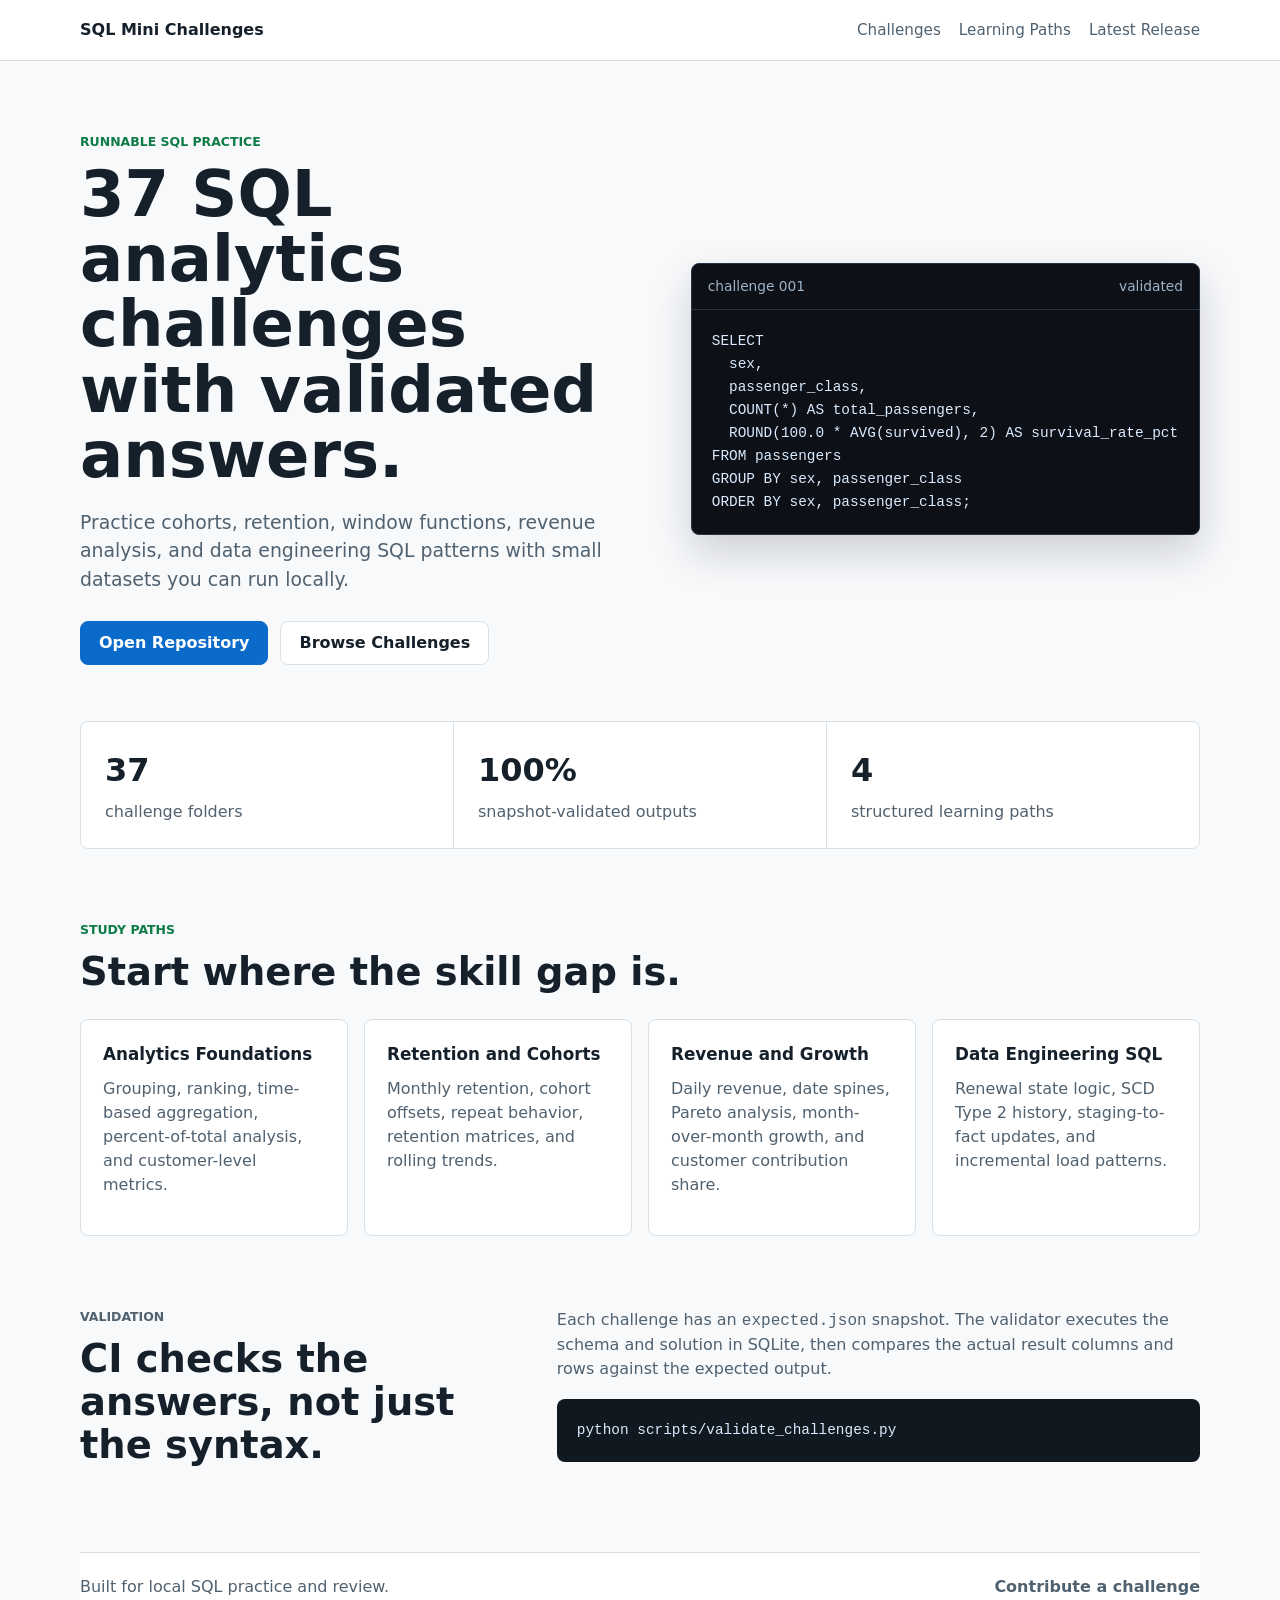
==== docs/index.html @ 7e2acb20 "Add SQL challenges project site" ====
<!doctype html>
<html lang="en">
  <head>
    <meta charset="utf-8">
    <meta name="viewport" content="width=device-width, initial-scale=1">
    <meta
      name="description"
      content="37 runnable SQL analytics challenges covering cohorts, retention, window functions, revenue analysis, and data engineering patterns."
    >
    <title>SQL Mini Challenges</title>
    <link rel="stylesheet" href="site.css">
  </head>
  <body>
    <header class="site-header">
      <nav class="nav" aria-label="Primary navigation">
        <a class="brand" href="https://github.com/Bmowville/sql-mini-challenges">SQL Mini Challenges</a>
        <div class="nav-links">
          <a href="https://github.com/Bmowville/sql-mini-challenges#challenge-index">Challenges</a>
          <a href="https://github.com/Bmowville/sql-mini-challenges/blob/main/docs/learning-paths.md">Learning Paths</a>
          <a href="https://github.com/Bmowville/sql-mini-challenges/releases/latest">Latest Release</a>
        </div>
      </nav>
    </header>

    <main>
      <section class="intro" aria-labelledby="page-title">
        <div class="intro-copy">
          <p class="eyebrow">Runnable SQL practice</p>
          <h1 id="page-title">37 SQL analytics challenges with validated answers.</h1>
          <p class="lead">
            Practice cohorts, retention, window functions, revenue analysis, and data engineering SQL patterns with small datasets you can run locally.
          </p>
          <div class="actions" aria-label="Primary links">
            <a class="button primary" href="https://github.com/Bmowville/sql-mini-challenges">Open Repository</a>
            <a class="button" href="https://github.com/Bmowville/sql-mini-challenges#challenge-index">Browse Challenges</a>
          </div>
        </div>
        <div class="query-preview" aria-label="Example SQL challenge output">
          <div class="preview-toolbar">
            <span>challenge 001</span>
            <span>validated</span>
          </div>
          <pre><code>SELECT
  sex,
  passenger_class,
  COUNT(*) AS total_passengers,
  ROUND(100.0 * AVG(survived), 2) AS survival_rate_pct
FROM passengers
GROUP BY sex, passenger_class
ORDER BY sex, passenger_class;</code></pre>
        </div>
      </section>

      <section class="metrics" aria-label="Project facts">
        <div>
          <strong>37</strong>
          <span>challenge folders</span>
        </div>
        <div>
          <strong>100%</strong>
          <span>snapshot-validated outputs</span>
        </div>
        <div>
          <strong>4</strong>
          <span>structured learning paths</span>
        </div>
      </section>

      <section class="content-section" aria-labelledby="paths-heading">
        <div class="section-heading">
          <p class="eyebrow">Study paths</p>
          <h2 id="paths-heading">Start where the skill gap is.</h2>
        </div>
        <div class="path-grid">
          <article>
            <h3>Analytics Foundations</h3>
            <p>Grouping, ranking, time-based aggregation, percent-of-total analysis, and customer-level metrics.</p>
          </article>
          <article>
            <h3>Retention and Cohorts</h3>
            <p>Monthly retention, cohort offsets, repeat behavior, retention matrices, and rolling trends.</p>
          </article>
          <article>
            <h3>Revenue and Growth</h3>
            <p>Daily revenue, date spines, Pareto analysis, month-over-month growth, and customer contribution share.</p>
          </article>
          <article>
            <h3>Data Engineering SQL</h3>
            <p>Renewal state logic, SCD Type 2 history, staging-to-fact updates, and incremental load patterns.</p>
          </article>
        </div>
      </section>

      <section class="content-section split" aria-labelledby="validation-heading">
        <div>
          <p class="eyebrow">Validation</p>
          <h2 id="validation-heading">CI checks the answers, not just the syntax.</h2>
        </div>
        <div>
          <p>
            Each challenge has an <code>expected.json</code> snapshot. The validator executes the schema and solution in SQLite, then compares the actual result columns and rows against the expected output.
          </p>
          <pre class="command"><code>python scripts/validate_challenges.py</code></pre>
        </div>
      </section>
    </main>

    <footer class="site-footer">
      <span>Built for local SQL practice and review.</span>
      <a href="https://github.com/Bmowville/sql-mini-challenges/blob/main/CONTRIBUTING.md">Contribute a challenge</a>
    </footer>
  </body>
</html>
---- docs/site.css ----
:root {
  color-scheme: light dark;
  --bg: #f7f9fb;
  --surface: #ffffff;
  --surface-strong: #101820;
  --text: #15202b;
  --muted: #506170;
  --line: #d8e0e7;
  --accent: #0b6bcb;
  --accent-strong: #064d94;
  --green: #0f7b46;
  --code: #0d1117;
  --code-text: #dbeafe;
}

* {
  box-sizing: border-box;
}

body {
  margin: 0;
  background: var(--bg);
  color: var(--text);
  font-family: Inter, ui-sans-serif, system-ui, -apple-system, BlinkMacSystemFont, "Segoe UI", sans-serif;
  line-height: 1.5;
}

a {
  color: inherit;
}

.site-header,
.site-footer {
  border-bottom: 1px solid var(--line);
  background: var(--surface);
}

.nav,
main,
.site-footer {
  width: min(1120px, calc(100% - 32px));
  margin: 0 auto;
}

.nav {
  display: flex;
  align-items: center;
  justify-content: space-between;
  gap: 24px;
  padding: 18px 0;
}

.brand {
  font-weight: 700;
  text-decoration: none;
}

.nav-links {
  display: flex;
  flex-wrap: wrap;
  gap: 18px;
  color: var(--muted);
  font-size: 0.95rem;
}

.nav-links a {
  text-decoration: none;
}

.nav-links a:hover,
.brand:hover,
.site-footer a:hover {
  color: var(--accent);
}

.intro {
  display: grid;
  grid-template-columns: minmax(0, 1.05fr) minmax(360px, 0.95fr);
  gap: 48px;
  align-items: center;
  min-height: 560px;
  padding: 72px 0 56px;
}

.eyebrow {
  margin: 0 0 10px;
  color: var(--green);
  font-size: 0.78rem;
  font-weight: 700;
  letter-spacing: 0;
  text-transform: uppercase;
}

h1,
h2,
h3,
p {
  margin-top: 0;
}

h1 {
  max-width: 760px;
  margin-bottom: 20px;
  font-size: clamp(2.35rem, 5vw, 4.6rem);
  line-height: 1.02;
  letter-spacing: 0;
}

h2 {
  margin-bottom: 14px;
  font-size: clamp(1.8rem, 3vw, 2.6rem);
  line-height: 1.12;
  letter-spacing: 0;
}

h3 {
  margin-bottom: 10px;
  font-size: 1.05rem;
  letter-spacing: 0;
}

.lead {
  max-width: 690px;
  color: var(--muted);
  font-size: 1.18rem;
}

.actions {
  display: flex;
  flex-wrap: wrap;
  gap: 12px;
  margin-top: 28px;
}

.button {
  display: inline-flex;
  align-items: center;
  min-height: 44px;
  padding: 0 18px;
  border: 1px solid var(--line);
  border-radius: 8px;
  background: var(--surface);
  color: var(--text);
  font-weight: 650;
  text-decoration: none;
}

.button.primary {
  border-color: var(--accent);
  background: var(--accent);
  color: #ffffff;
}

.button:hover {
  border-color: var(--accent-strong);
}

.query-preview {
  overflow: hidden;
  border: 1px solid #263646;
  border-radius: 8px;
  background: var(--code);
  box-shadow: 0 18px 42px rgb(15 23 42 / 18%);
}

.preview-toolbar {
  display: flex;
  justify-content: space-between;
  gap: 12px;
  padding: 12px 16px;
  border-bottom: 1px solid #263646;
  color: #9fb3c8;
  font-size: 0.86rem;
}

pre {
  margin: 0;
  overflow-x: auto;
  padding: 20px;
  color: var(--code-text);
  font-size: 0.9rem;
  line-height: 1.6;
  white-space: pre;
}

code {
  font-family: "SFMono-Regular", Consolas, "Liberation Mono", monospace;
}

.metrics {
  display: grid;
  grid-template-columns: repeat(3, minmax(0, 1fr));
  gap: 1px;
  overflow: hidden;
  border: 1px solid var(--line);
  border-radius: 8px;
  background: var(--line);
}

.metrics div {
  min-height: 120px;
  padding: 24px;
  background: var(--surface);
}

.metrics strong {
  display: block;
  margin-bottom: 6px;
  font-size: 2rem;
}

.metrics span,
.path-grid p,
.split p {
  color: var(--muted);
}

.content-section {
  padding: 72px 0 0;
}

.section-heading {
  max-width: 720px;
  margin-bottom: 26px;
}

.path-grid {
  display: grid;
  grid-template-columns: repeat(4, minmax(0, 1fr));
  gap: 16px;
}

.path-grid article {
  min-height: 188px;
  padding: 22px;
  border: 1px solid var(--line);
  border-radius: 8px;
  background: var(--surface);
}

.split {
  display: grid;
  grid-template-columns: minmax(0, 0.8fr) minmax(0, 1.2fr);
  gap: 48px;
  padding-bottom: 72px;
}

.command {
  margin-top: 18px;
  border-radius: 8px;
  background: var(--surface-strong);
}

.site-footer {
  display: flex;
  justify-content: space-between;
  gap: 16px;
  padding: 22px 0;
  border-top: 1px solid var(--line);
  border-bottom: 0;
  color: var(--muted);
}

.site-footer a {
  font-weight: 650;
  text-decoration: none;
}

@media (max-width: 860px) {
  .nav,
  .site-footer {
    align-items: flex-start;
    flex-direction: column;
  }

  .intro,
  .split {
    grid-template-columns: 1fr;
  }

  .intro {
    min-height: auto;
    padding-top: 48px;
  }

  .query-preview {
    width: 100%;
  }

  .metrics,
  .path-grid {
    grid-template-columns: 1fr;
  }
}

@media (prefers-color-scheme: dark) {
  :root {
    --bg: #0b1117;
    --surface: #101820;
    --surface-strong: #05080c;
    --text: #edf4fa;
    --muted: #adc0cf;
    --line: #263646;
    --accent: #58a6ff;
    --accent-strong: #8bc1ff;
    --green: #7ee2a8;
  }
}
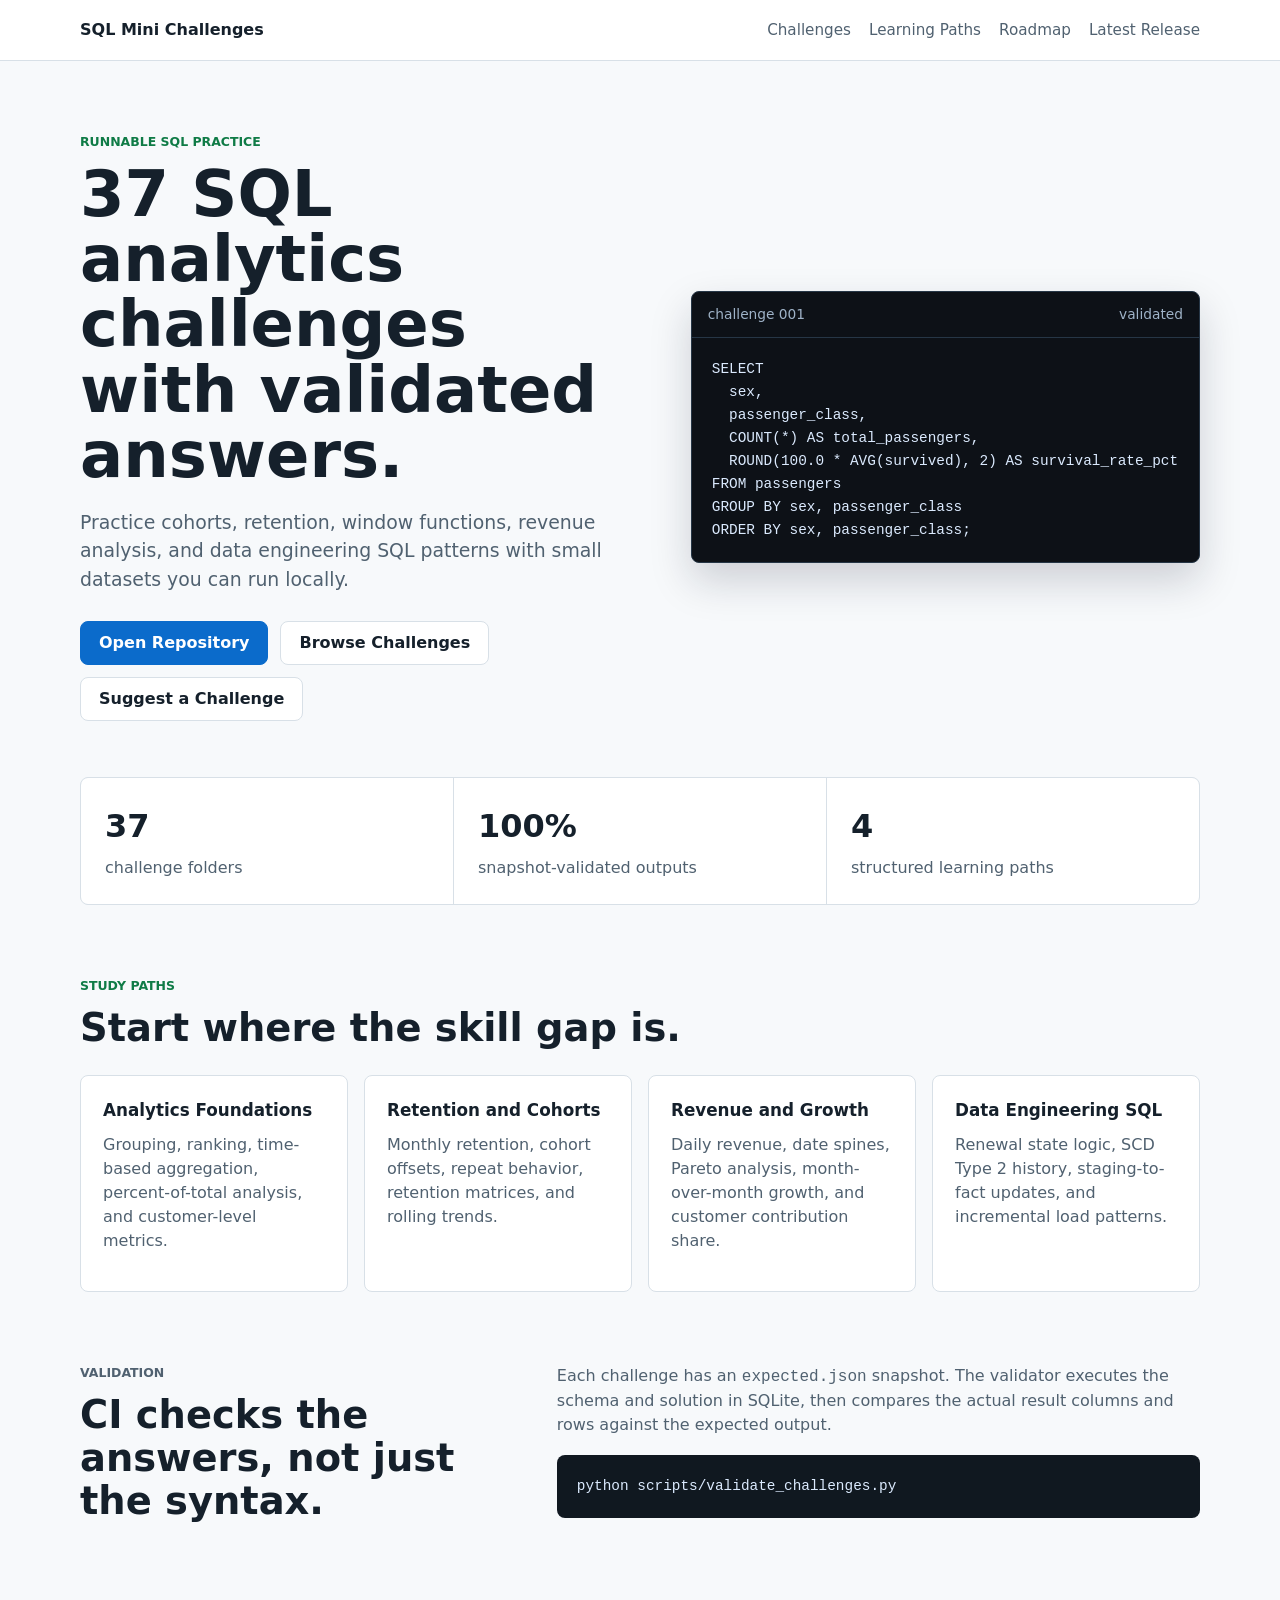
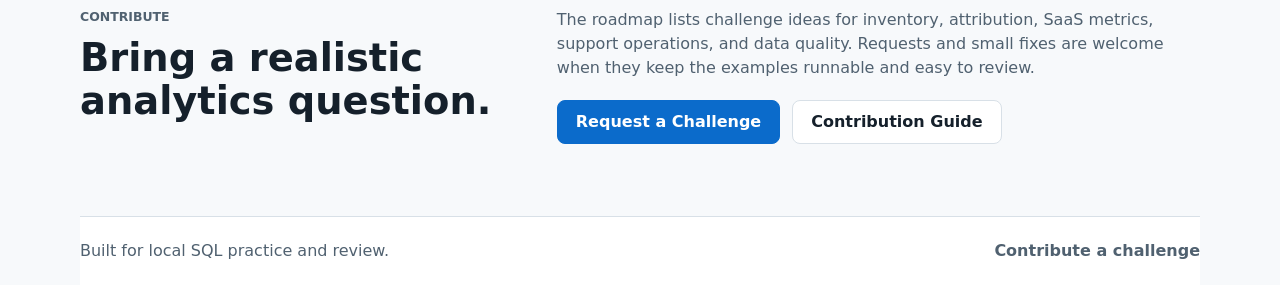
==== commit 983f2d0a: "Add challenge roadmap" ====
--- a/docs/index.html
+++ b/docs/index.html
@@ -17,6 +17,7 @@
         <div class="nav-links">
           <a href="https://github.com/Bmowville/sql-mini-challenges#challenge-index">Challenges</a>
           <a href="https://github.com/Bmowville/sql-mini-challenges/blob/main/docs/learning-paths.md">Learning Paths</a>
+          <a href="https://github.com/Bmowville/sql-mini-challenges/blob/main/docs/challenge-roadmap.md">Roadmap</a>
           <a href="https://github.com/Bmowville/sql-mini-challenges/releases/latest">Latest Release</a>
         </div>
       </nav>
@@ -33,6 +34,7 @@
           <div class="actions" aria-label="Primary links">
             <a class="button primary" href="https://github.com/Bmowville/sql-mini-challenges">Open Repository</a>
             <a class="button" href="https://github.com/Bmowville/sql-mini-challenges#challenge-index">Browse Challenges</a>
+            <a class="button" href="https://github.com/Bmowville/sql-mini-challenges/blob/main/docs/challenge-roadmap.md">Suggest a Challenge</a>
           </div>
         </div>
         <div class="query-preview" aria-label="Example SQL challenge output">
@@ -103,6 +105,22 @@
           <pre class="command"><code>python scripts/validate_challenges.py</code></pre>
         </div>
       </section>
+
+      <section class="content-section split compact" aria-labelledby="contribute-heading">
+        <div>
+          <p class="eyebrow">Contribute</p>
+          <h2 id="contribute-heading">Bring a realistic analytics question.</h2>
+        </div>
+        <div>
+          <p>
+            The roadmap lists challenge ideas for inventory, attribution, SaaS metrics, support operations, and data quality. Requests and small fixes are welcome when they keep the examples runnable and easy to review.
+          </p>
+          <div class="actions inline-actions" aria-label="Contribution links">
+            <a class="button primary" href="https://github.com/Bmowville/sql-mini-challenges/issues/new?template=challenge_request.yml">Request a Challenge</a>
+            <a class="button" href="https://github.com/Bmowville/sql-mini-challenges/blob/main/CONTRIBUTING.md">Contribution Guide</a>
+          </div>
+        </div>
+      </section>
     </main>
 
     <footer class="site-footer">
--- a/docs/site.css
+++ b/docs/site.css
@@ -245,6 +245,14 @@
   padding-bottom: 72px;
 }
 
+.compact {
+  padding-top: 0;
+}
+
+.inline-actions {
+  margin-top: 20px;
+}
+
 .command {
   margin-top: 18px;
   border-radius: 8px;
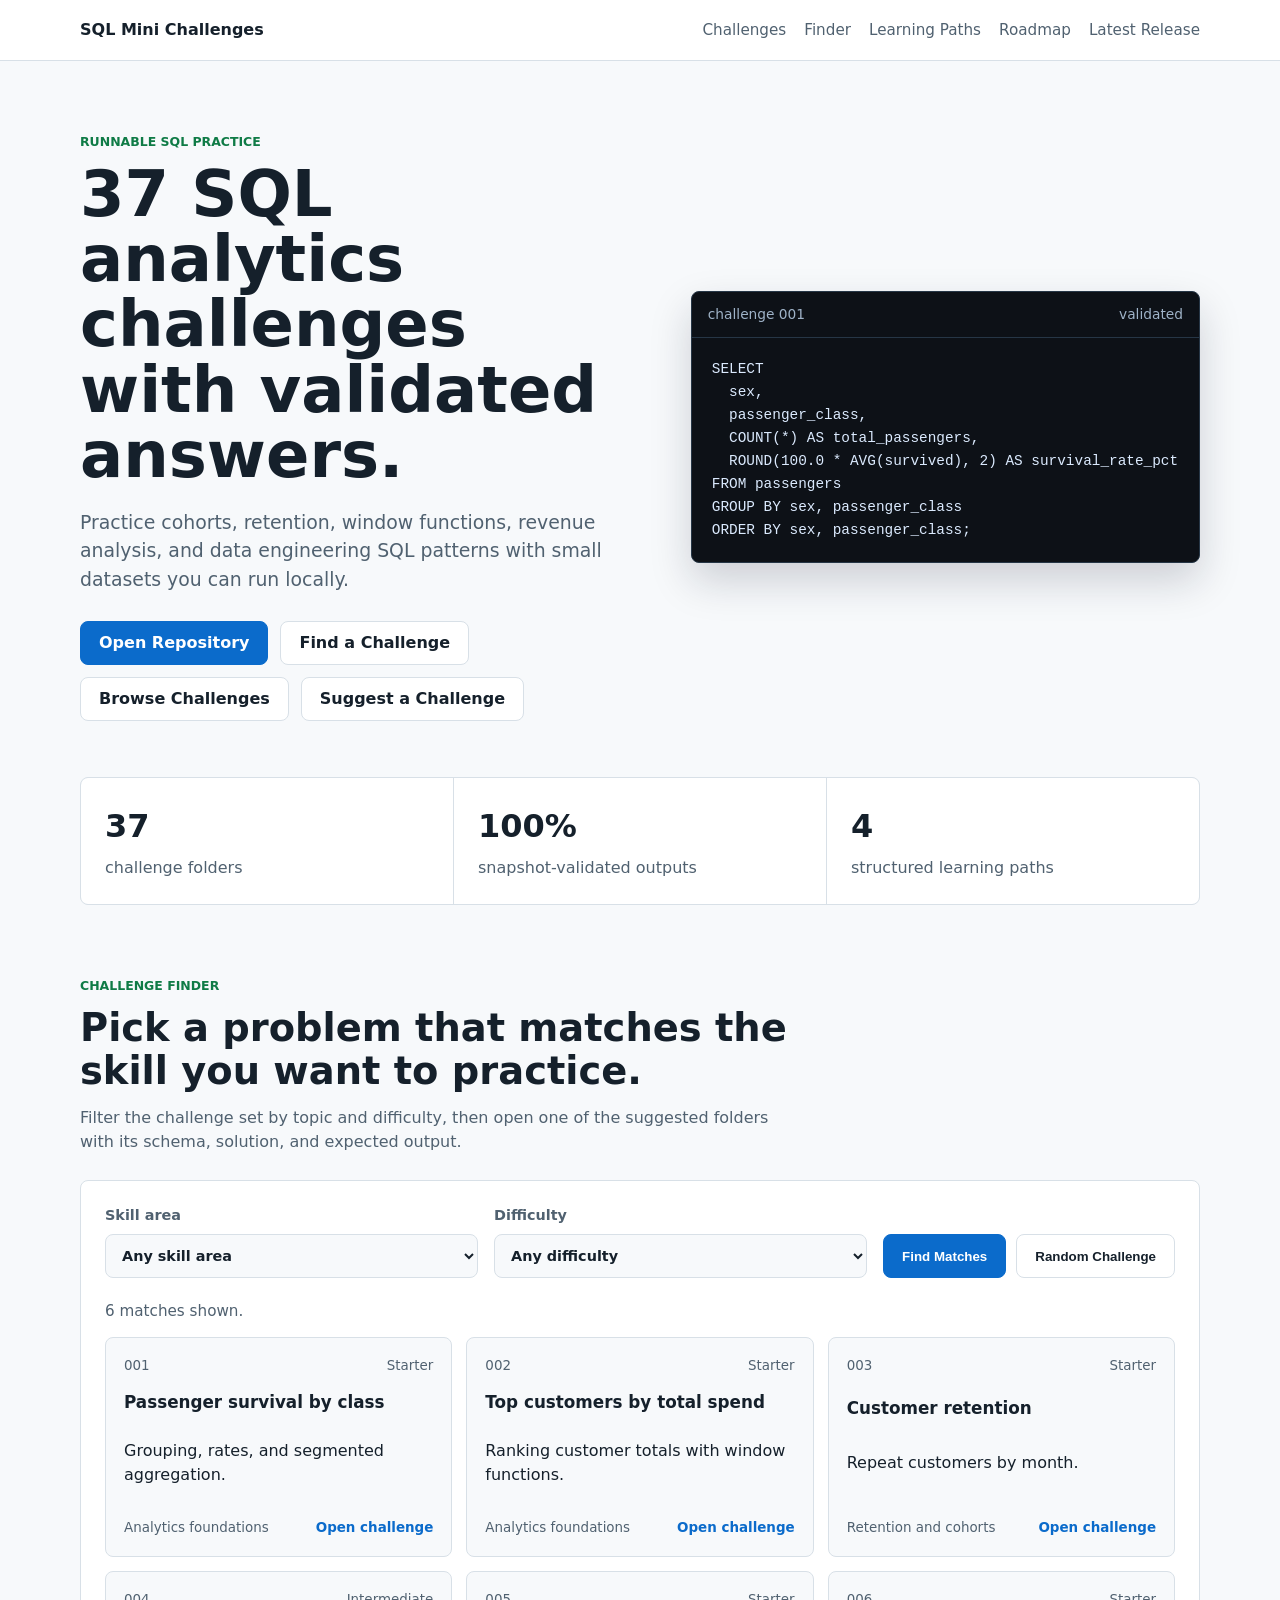
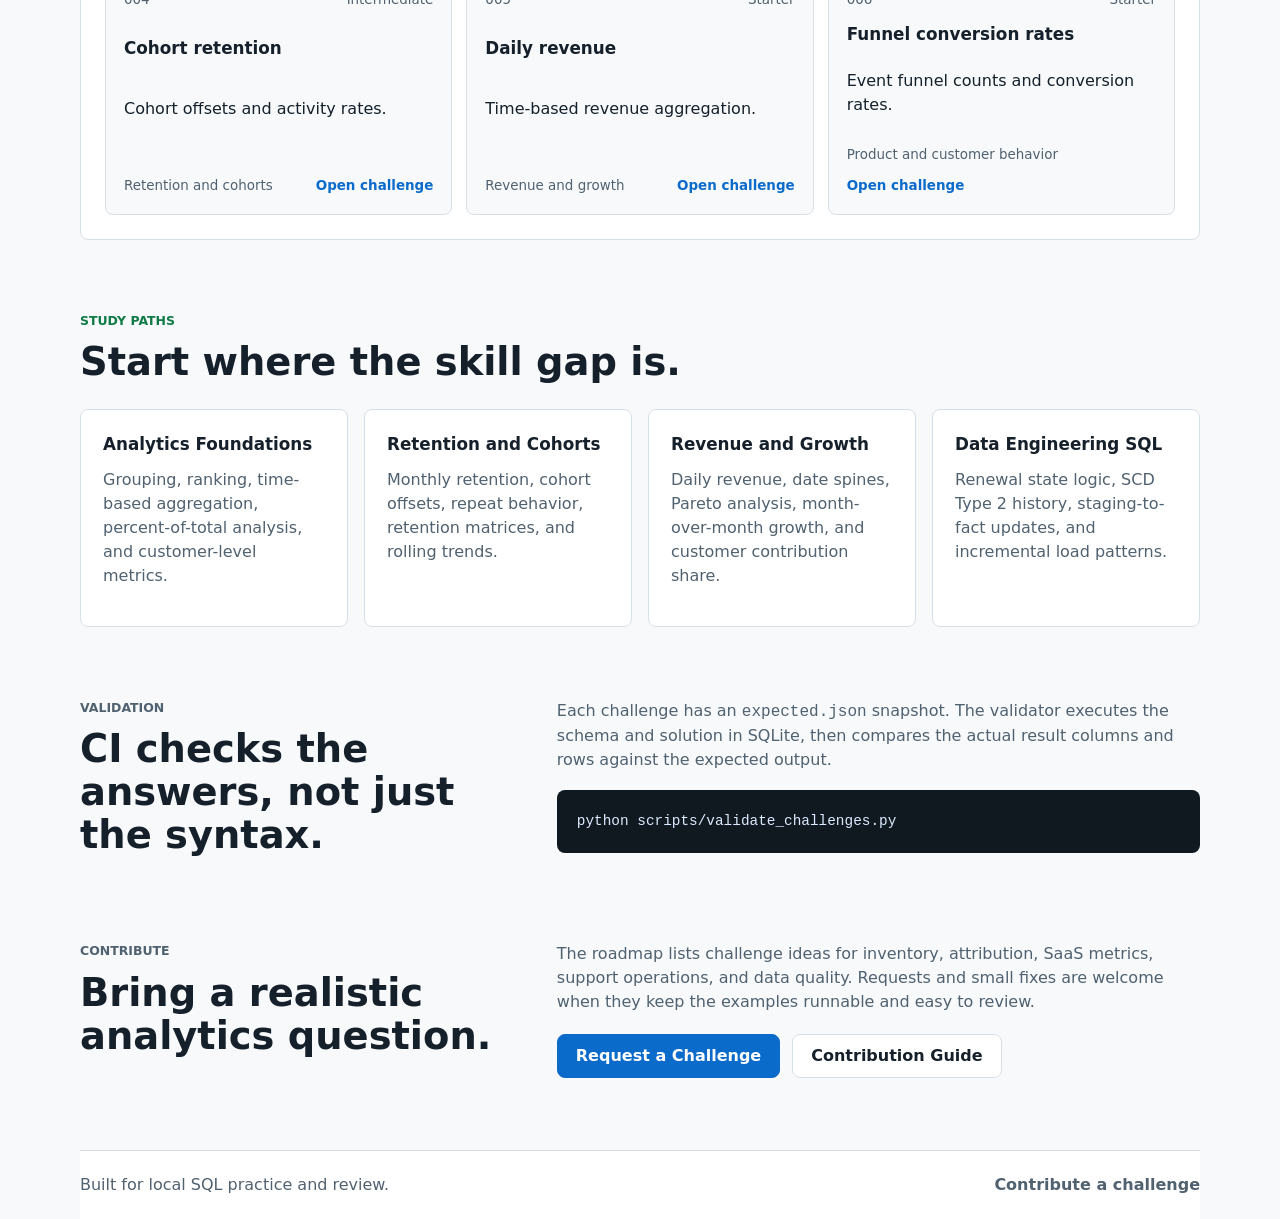
==== commit bb902b21: "Add static challenge finder" ====
--- a/docs/index.html
+++ b/docs/index.html
@@ -9,6 +9,7 @@
     >
     <title>SQL Mini Challenges</title>
     <link rel="stylesheet" href="site.css">
+    <script src="challenge-finder.js" defer></script>
   </head>
   <body>
     <header class="site-header">
@@ -16,6 +17,7 @@
         <a class="brand" href="https://github.com/Bmowville/sql-mini-challenges">SQL Mini Challenges</a>
         <div class="nav-links">
           <a href="https://github.com/Bmowville/sql-mini-challenges#challenge-index">Challenges</a>
+          <a href="#challenge-finder">Finder</a>
           <a href="https://github.com/Bmowville/sql-mini-challenges/blob/main/docs/learning-paths.md">Learning Paths</a>
           <a href="https://github.com/Bmowville/sql-mini-challenges/blob/main/docs/challenge-roadmap.md">Roadmap</a>
           <a href="https://github.com/Bmowville/sql-mini-challenges/releases/latest">Latest Release</a>
@@ -33,6 +35,7 @@
           </p>
           <div class="actions" aria-label="Primary links">
             <a class="button primary" href="https://github.com/Bmowville/sql-mini-challenges">Open Repository</a>
+            <a class="button" href="#challenge-finder">Find a Challenge</a>
             <a class="button" href="https://github.com/Bmowville/sql-mini-challenges#challenge-index">Browse Challenges</a>
             <a class="button" href="https://github.com/Bmowville/sql-mini-challenges/blob/main/docs/challenge-roadmap.md">Suggest a Challenge</a>
           </div>
@@ -65,6 +68,46 @@
         <div>
           <strong>4</strong>
           <span>structured learning paths</span>
+        </div>
+      </section>
+
+      <section class="content-section finder-section" id="challenge-finder" aria-labelledby="finder-heading">
+        <div class="section-heading">
+          <p class="eyebrow">Challenge finder</p>
+          <h2 id="finder-heading">Pick a problem that matches the skill you want to practice.</h2>
+          <p class="section-copy">
+            Filter the challenge set by topic and difficulty, then open one of the suggested folders with its schema, solution, and expected output.
+          </p>
+        </div>
+        <div class="finder-panel" data-challenge-finder>
+          <form class="finder-controls" aria-label="Challenge filters">
+            <label>
+              <span>Skill area</span>
+              <select id="skill-filter" name="skill">
+                <option value="all">Any skill area</option>
+                <option value="foundations">Analytics foundations</option>
+                <option value="retention">Retention and cohorts</option>
+                <option value="revenue">Revenue and growth</option>
+                <option value="behavior">Product and customer behavior</option>
+                <option value="engineering">Data engineering SQL</option>
+              </select>
+            </label>
+            <label>
+              <span>Difficulty</span>
+              <select id="difficulty-filter" name="difficulty">
+                <option value="all">Any difficulty</option>
+                <option value="starter">Starter</option>
+                <option value="intermediate">Intermediate</option>
+                <option value="advanced">Advanced</option>
+              </select>
+            </label>
+            <div class="finder-actions">
+              <button class="button primary" type="button" data-find-challenges>Find Matches</button>
+              <button class="button" type="button" data-random-challenge>Random Challenge</button>
+            </div>
+          </form>
+          <div class="finder-summary" data-finder-summary aria-live="polite"></div>
+          <div class="result-grid" data-finder-results></div>
         </div>
       </section>
 
--- a/docs/site.css
+++ b/docs/site.css
@@ -238,6 +238,109 @@
   background: var(--surface);
 }
 
+.finder-section {
+  scroll-margin-top: 24px;
+}
+
+.section-copy {
+  max-width: 720px;
+  color: var(--muted);
+}
+
+.finder-panel {
+  padding: 24px;
+  border: 1px solid var(--line);
+  border-radius: 8px;
+  background: var(--surface);
+}
+
+.finder-controls {
+  display: grid;
+  grid-template-columns: minmax(0, 1fr) minmax(0, 1fr) auto;
+  gap: 16px;
+  align-items: end;
+}
+
+.finder-controls label {
+  display: grid;
+  gap: 8px;
+  color: var(--muted);
+  font-size: 0.9rem;
+  font-weight: 650;
+}
+
+.finder-controls select {
+  width: 100%;
+  min-height: 44px;
+  padding: 0 12px;
+  border: 1px solid var(--line);
+  border-radius: 8px;
+  background: var(--bg);
+  color: var(--text);
+  font: inherit;
+}
+
+.finder-actions {
+  display: flex;
+  flex-wrap: wrap;
+  gap: 10px;
+}
+
+.finder-actions .button {
+  cursor: pointer;
+}
+
+.finder-summary {
+  margin: 22px 0 14px;
+  color: var(--muted);
+  font-size: 0.95rem;
+}
+
+.result-grid {
+  display: grid;
+  grid-template-columns: repeat(3, minmax(0, 1fr));
+  gap: 14px;
+}
+
+.result-card {
+  display: grid;
+  gap: 12px;
+  min-height: 220px;
+  padding: 18px;
+  border: 1px solid var(--line);
+  border-radius: 8px;
+  background: var(--bg);
+}
+
+.result-meta,
+.result-footer {
+  display: flex;
+  flex-wrap: wrap;
+  justify-content: space-between;
+  gap: 10px;
+  color: var(--muted);
+  font-size: 0.84rem;
+}
+
+.result-footer {
+  align-self: end;
+}
+
+.result-footer a {
+  color: var(--accent);
+  font-weight: 650;
+  text-decoration: none;
+}
+
+.result-footer a:hover {
+  color: var(--accent-strong);
+}
+
+.empty-result {
+  grid-column: 1 / -1;
+  min-height: auto;
+}
+
 .split {
   display: grid;
   grid-template-columns: minmax(0, 0.8fr) minmax(0, 1.2fr);
@@ -296,8 +399,15 @@
   }
 
   .metrics,
-  .path-grid {
+  .path-grid,
+  .result-grid,
+  .finder-controls {
     grid-template-columns: 1fr;
+  }
+
+  .finder-actions .button {
+    width: 100%;
+    justify-content: center;
   }
 }
 
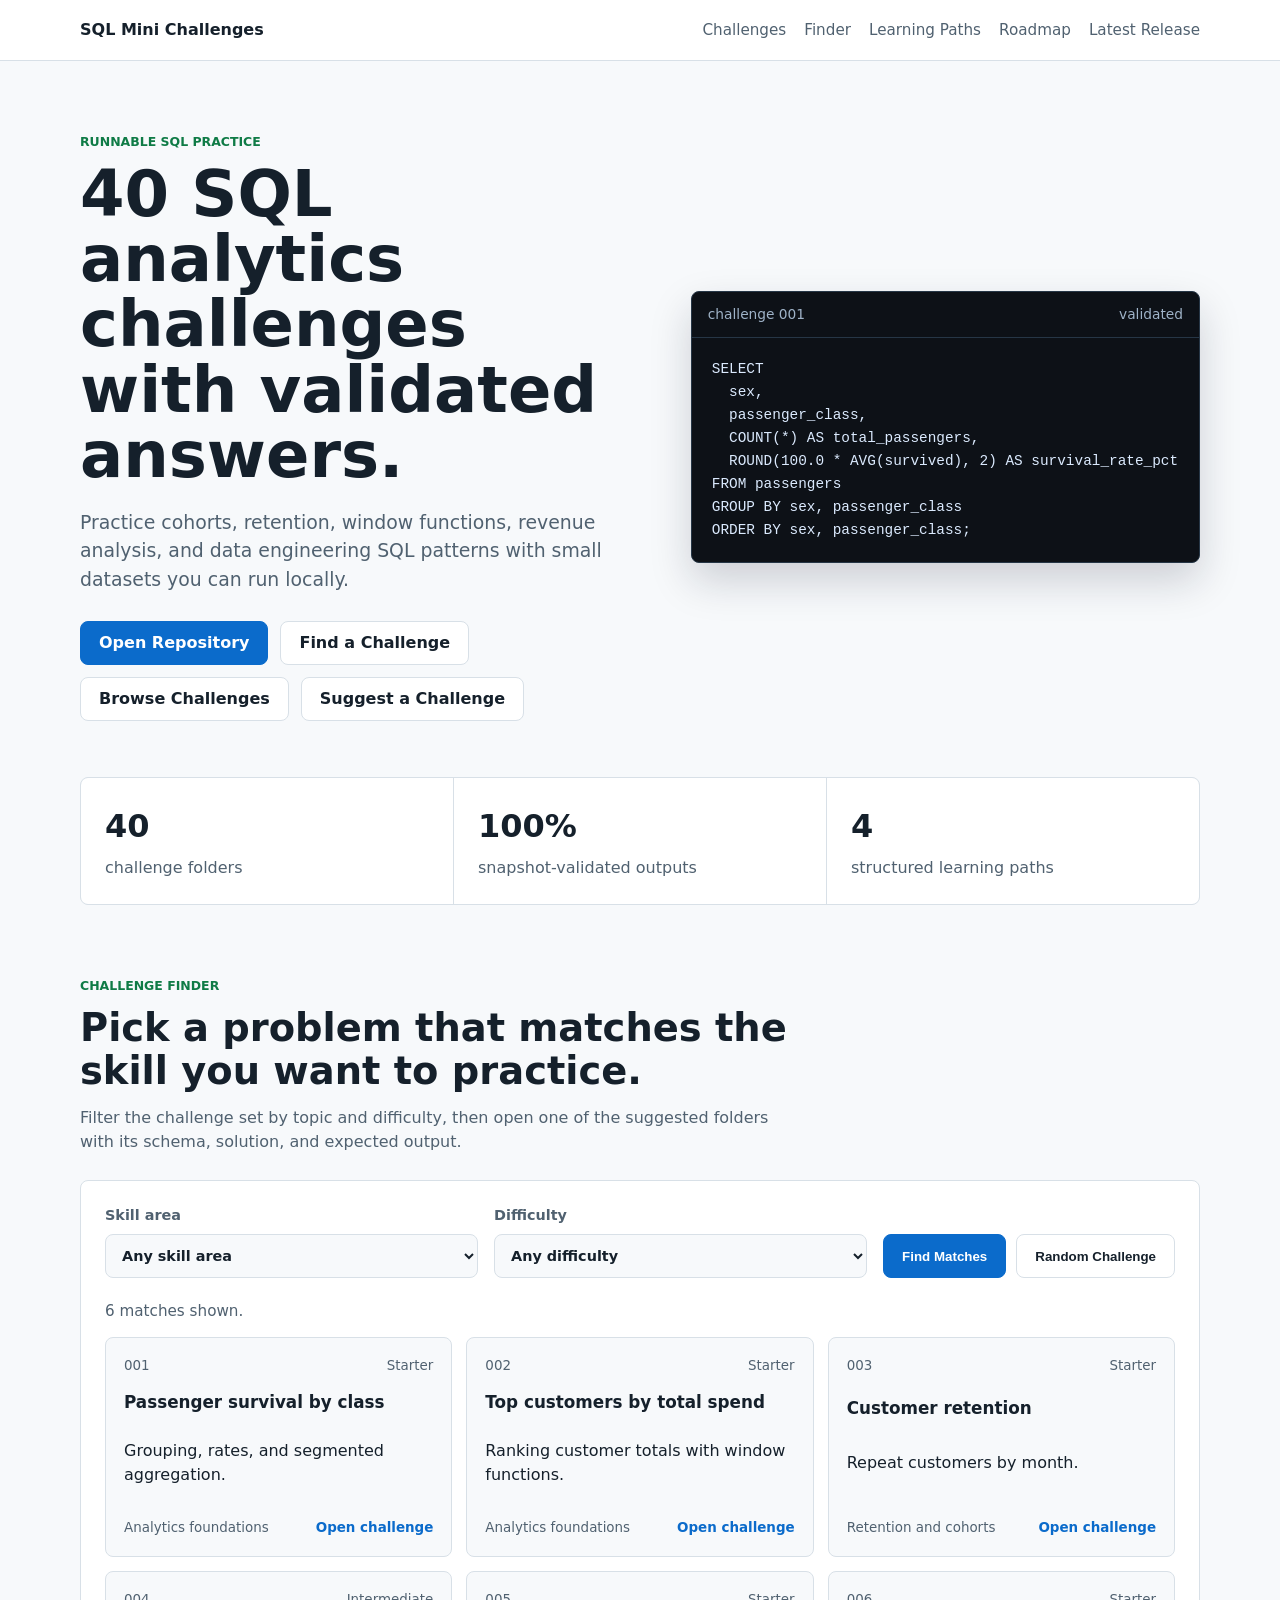
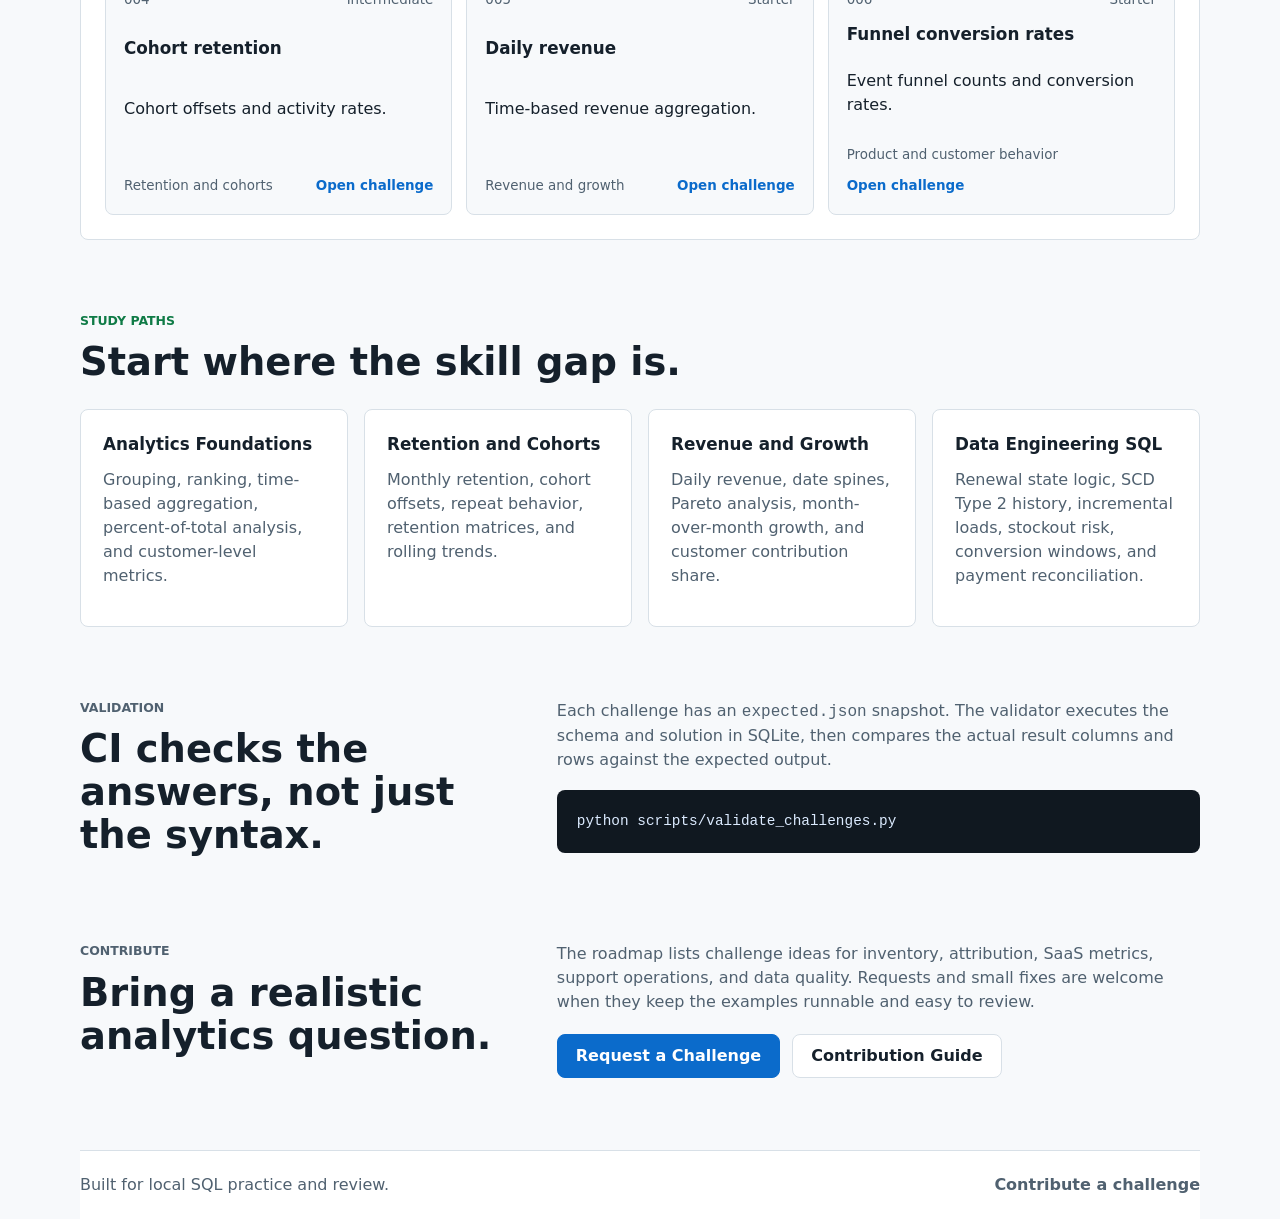
==== commit 5f000540: "Add challenges 038 through 040" ====
--- a/docs/index.html
+++ b/docs/index.html
@@ -5,7 +5,7 @@
     <meta name="viewport" content="width=device-width, initial-scale=1">
     <meta
       name="description"
-      content="37 runnable SQL analytics challenges covering cohorts, retention, window functions, revenue analysis, and data engineering patterns."
+      content="40 runnable SQL analytics challenges covering cohorts, retention, window functions, revenue analysis, and data engineering patterns."
     >
     <title>SQL Mini Challenges</title>
     <link rel="stylesheet" href="site.css">
@@ -29,7 +29,7 @@
       <section class="intro" aria-labelledby="page-title">
         <div class="intro-copy">
           <p class="eyebrow">Runnable SQL practice</p>
-          <h1 id="page-title">37 SQL analytics challenges with validated answers.</h1>
+          <h1 id="page-title">40 SQL analytics challenges with validated answers.</h1>
           <p class="lead">
             Practice cohorts, retention, window functions, revenue analysis, and data engineering SQL patterns with small datasets you can run locally.
           </p>
@@ -58,7 +58,7 @@
 
       <section class="metrics" aria-label="Project facts">
         <div>
-          <strong>37</strong>
+          <strong>40</strong>
           <span>challenge folders</span>
         </div>
         <div>
@@ -131,7 +131,7 @@
           </article>
           <article>
             <h3>Data Engineering SQL</h3>
-            <p>Renewal state logic, SCD Type 2 history, staging-to-fact updates, and incremental load patterns.</p>
+            <p>Renewal state logic, SCD Type 2 history, incremental loads, stockout risk, conversion windows, and payment reconciliation.</p>
           </article>
         </div>
       </section>
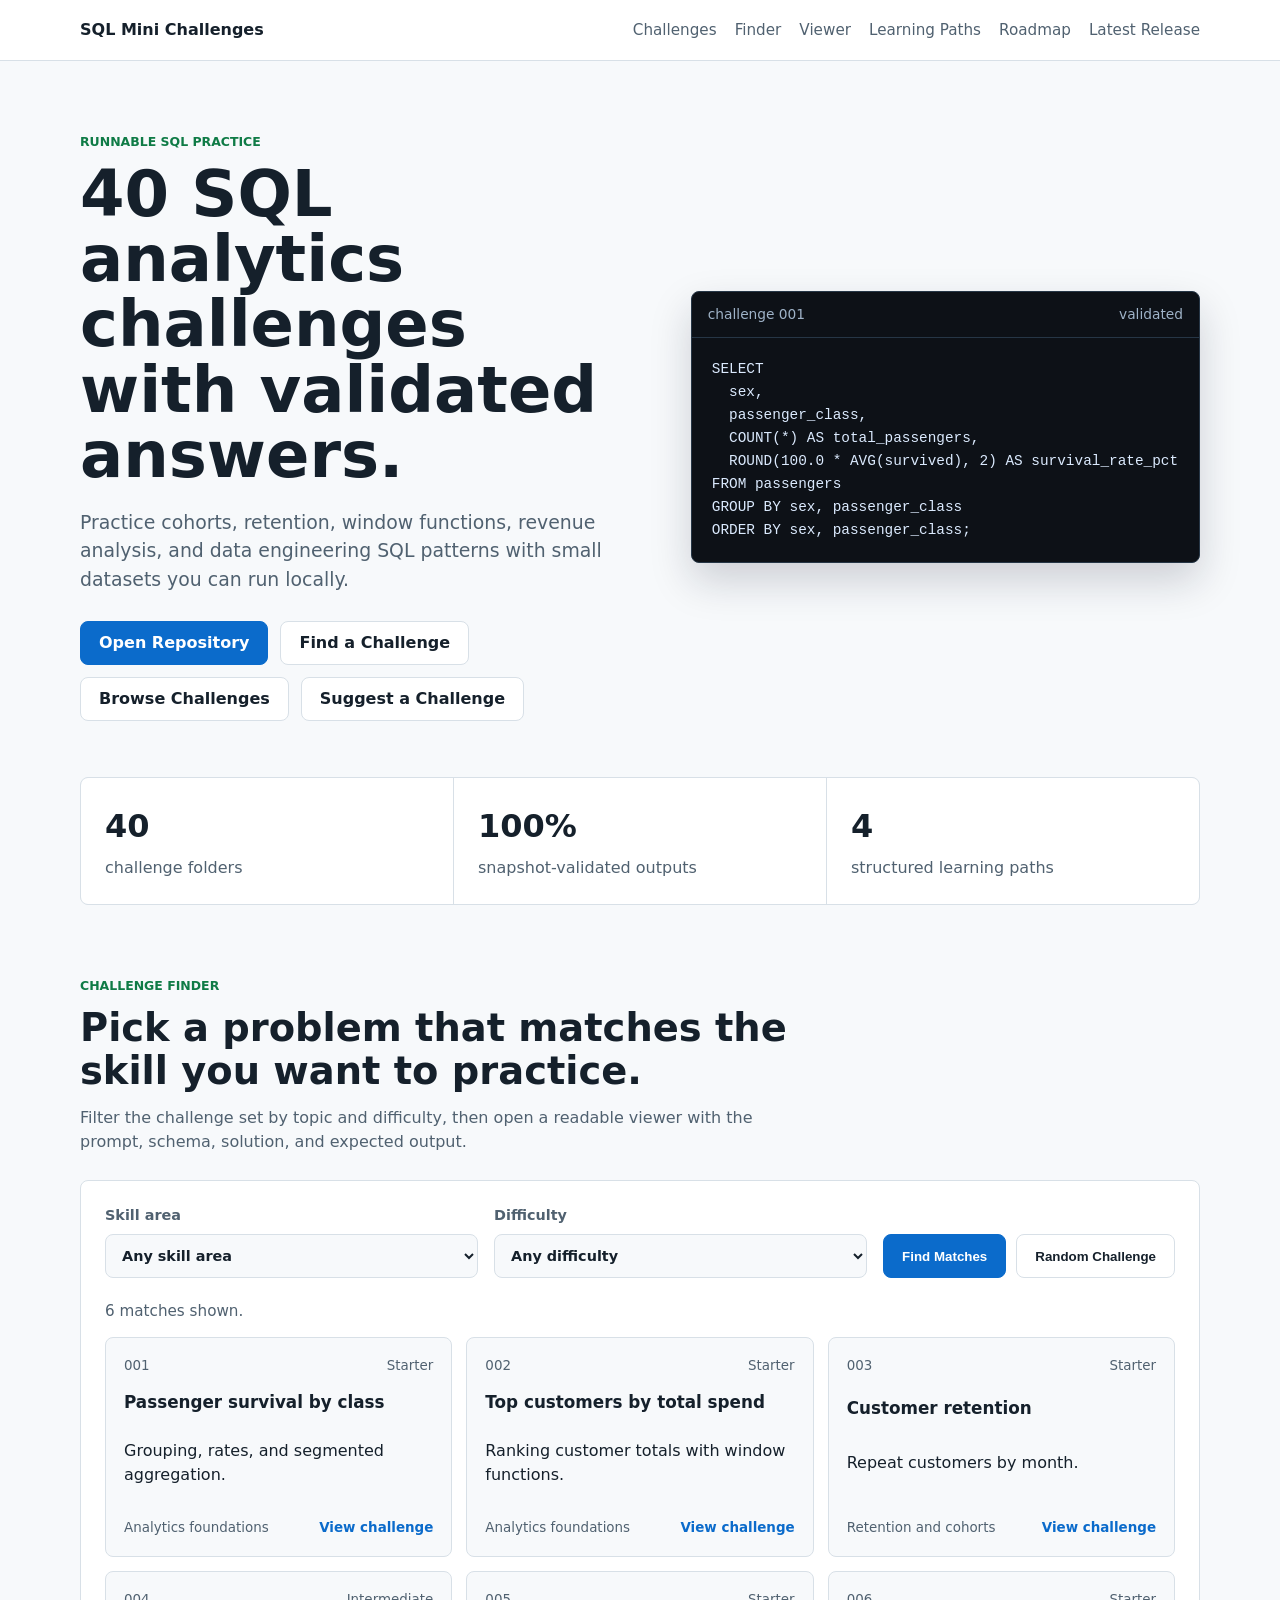
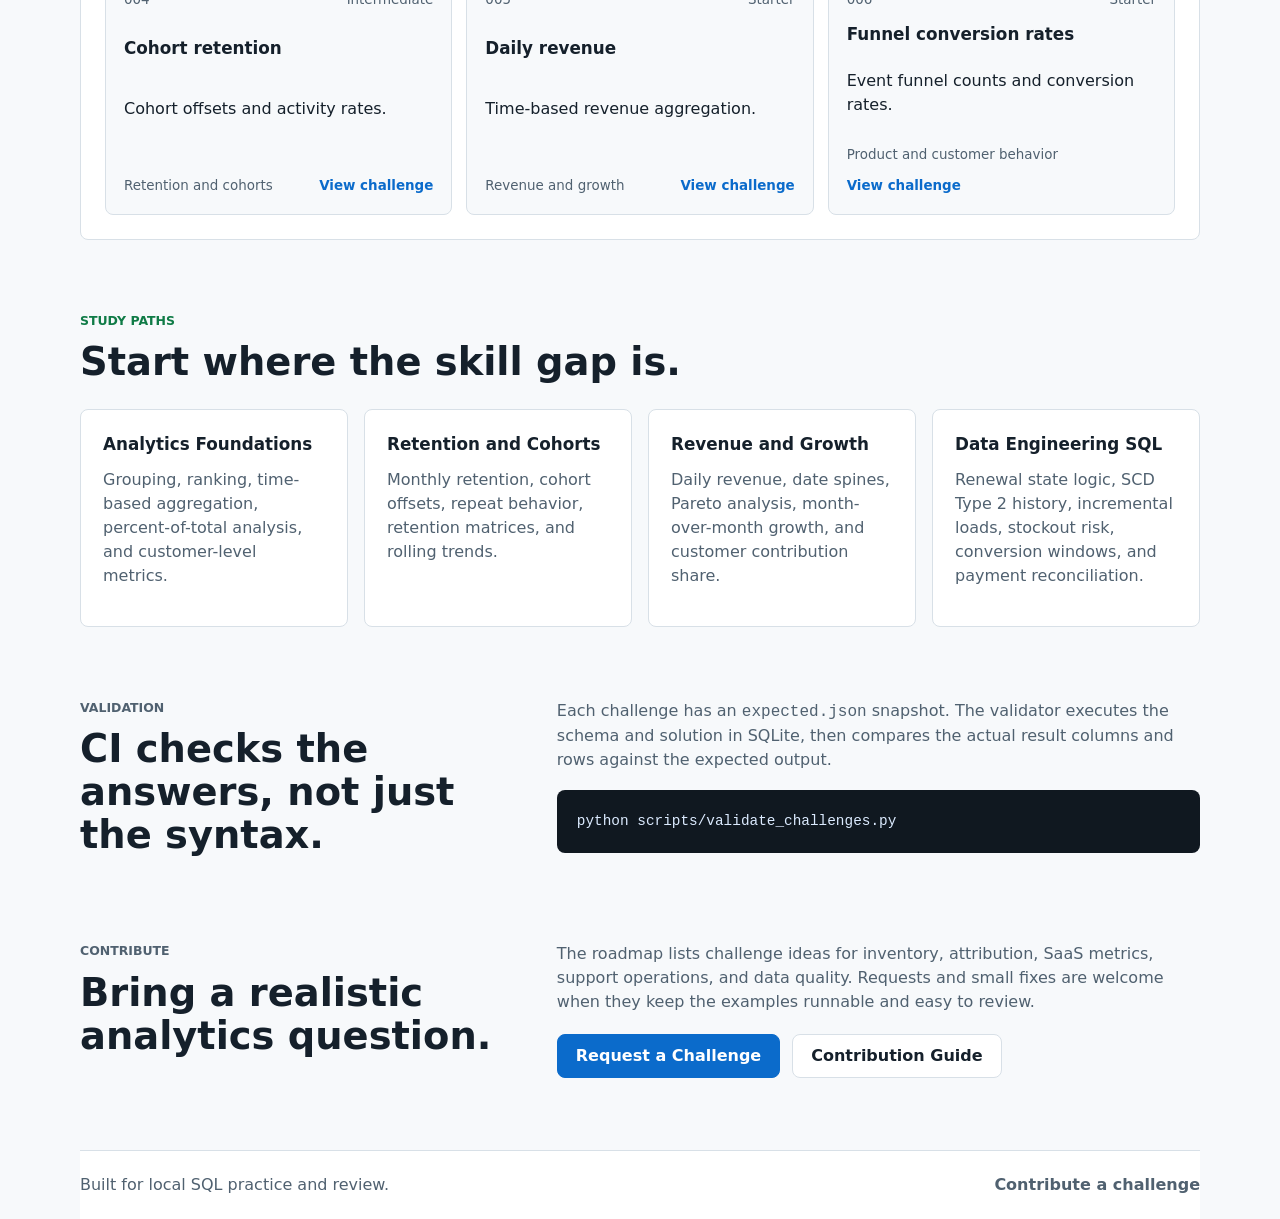
==== commit b01c3cc5: "Add static challenge viewer" ====
--- a/docs/index.html
+++ b/docs/index.html
@@ -18,6 +18,7 @@
         <div class="nav-links">
           <a href="https://github.com/Bmowville/sql-mini-challenges#challenge-index">Challenges</a>
           <a href="#challenge-finder">Finder</a>
+          <a href="challenge.html?id=001_passenger_survival">Viewer</a>
           <a href="https://github.com/Bmowville/sql-mini-challenges/blob/main/docs/learning-paths.md">Learning Paths</a>
           <a href="https://github.com/Bmowville/sql-mini-challenges/blob/main/docs/challenge-roadmap.md">Roadmap</a>
           <a href="https://github.com/Bmowville/sql-mini-challenges/releases/latest">Latest Release</a>
@@ -76,7 +77,7 @@
           <p class="eyebrow">Challenge finder</p>
           <h2 id="finder-heading">Pick a problem that matches the skill you want to practice.</h2>
           <p class="section-copy">
-            Filter the challenge set by topic and difficulty, then open one of the suggested folders with its schema, solution, and expected output.
+            Filter the challenge set by topic and difficulty, then open a readable viewer with the prompt, schema, solution, and expected output.
           </p>
         </div>
         <div class="finder-panel" data-challenge-finder>
--- a/docs/site.css
+++ b/docs/site.css
@@ -341,6 +341,171 @@
   min-height: auto;
 }
 
+.viewer-main {
+  padding-bottom: 72px;
+}
+
+.viewer-hero {
+  display: grid;
+  grid-template-columns: minmax(0, 1.15fr) minmax(320px, 0.85fr);
+  gap: 42px;
+  align-items: start;
+  padding: 64px 0 24px;
+}
+
+.viewer-hero h1 {
+  font-size: clamp(2.1rem, 4vw, 3.6rem);
+}
+
+.viewer-meta {
+  display: flex;
+  flex-wrap: wrap;
+  gap: 10px;
+  margin-top: 20px;
+  color: var(--muted);
+  font-size: 0.9rem;
+  font-weight: 650;
+}
+
+.viewer-meta span {
+  padding: 6px 10px;
+  border: 1px solid var(--line);
+  border-radius: 8px;
+  background: var(--surface);
+}
+
+.viewer-run-card,
+.viewer-panel {
+  border: 1px solid var(--line);
+  border-radius: 8px;
+  background: var(--surface);
+}
+
+.viewer-run-card {
+  padding: 22px;
+}
+
+.viewer-run-card h2 {
+  font-size: 1.35rem;
+}
+
+.viewer-section {
+  padding-top: 48px;
+}
+
+.viewer-status {
+  margin-bottom: 12px;
+  color: var(--muted);
+  font-size: 0.95rem;
+}
+
+.viewer-tabs,
+.viewer-toolbar,
+.viewer-toolbar-actions {
+  display: flex;
+  flex-wrap: wrap;
+  align-items: center;
+  gap: 10px;
+}
+
+.viewer-picker {
+  padding: 16px;
+  border-bottom: 1px solid var(--line);
+}
+
+.viewer-picker label {
+  display: grid;
+  gap: 8px;
+  max-width: 460px;
+  color: var(--muted);
+  font-size: 0.9rem;
+  font-weight: 650;
+}
+
+.viewer-picker select {
+  min-height: 44px;
+  padding: 0 12px;
+  border: 1px solid var(--line);
+  border-radius: 8px;
+  background: var(--bg);
+  color: var(--text);
+  font: inherit;
+}
+
+.viewer-tabs {
+  padding: 16px;
+  border-bottom: 1px solid var(--line);
+}
+
+.tab-button {
+  min-height: 40px;
+  padding: 0 14px;
+  border: 1px solid var(--line);
+  border-radius: 8px;
+  background: var(--bg);
+  color: var(--text);
+  cursor: pointer;
+  font: inherit;
+  font-weight: 650;
+}
+
+.tab-button[aria-selected="true"] {
+  border-color: var(--accent);
+  background: var(--accent);
+  color: #ffffff;
+}
+
+.viewer-toolbar {
+  justify-content: space-between;
+  padding: 14px 16px;
+  border-bottom: 1px solid var(--line);
+  color: var(--muted);
+  font-size: 0.92rem;
+  font-weight: 650;
+}
+
+.viewer-toolbar .button {
+  min-height: 38px;
+  padding: 0 12px;
+}
+
+.viewer-content {
+  min-height: 420px;
+  background: var(--bg);
+}
+
+.viewer-code pre,
+.viewer-markdown pre {
+  border-radius: 0;
+  background: var(--code);
+}
+
+.viewer-markdown {
+  padding: 28px;
+}
+
+.viewer-markdown h2,
+.viewer-markdown h3 {
+  margin-top: 22px;
+}
+
+.viewer-markdown p,
+.viewer-markdown li {
+  max-width: 820px;
+  color: var(--muted);
+}
+
+.viewer-markdown code:not(pre code) {
+  padding: 2px 5px;
+  border-radius: 5px;
+  background: var(--surface);
+  color: var(--text);
+}
+
+.viewer-empty {
+  padding: 28px;
+}
+
 .split {
   display: grid;
   grid-template-columns: minmax(0, 0.8fr) minmax(0, 1.2fr);
@@ -385,6 +550,7 @@
   }
 
   .intro,
+  .viewer-hero,
   .split {
     grid-template-columns: 1fr;
   }
@@ -407,6 +573,20 @@
 
   .finder-actions .button {
     width: 100%;
+    justify-content: center;
+  }
+
+  .viewer-toolbar {
+    align-items: flex-start;
+    flex-direction: column;
+  }
+
+  .viewer-toolbar-actions,
+  .viewer-toolbar-actions .button {
+    width: 100%;
+  }
+
+  .viewer-toolbar-actions .button {
     justify-content: center;
   }
 }
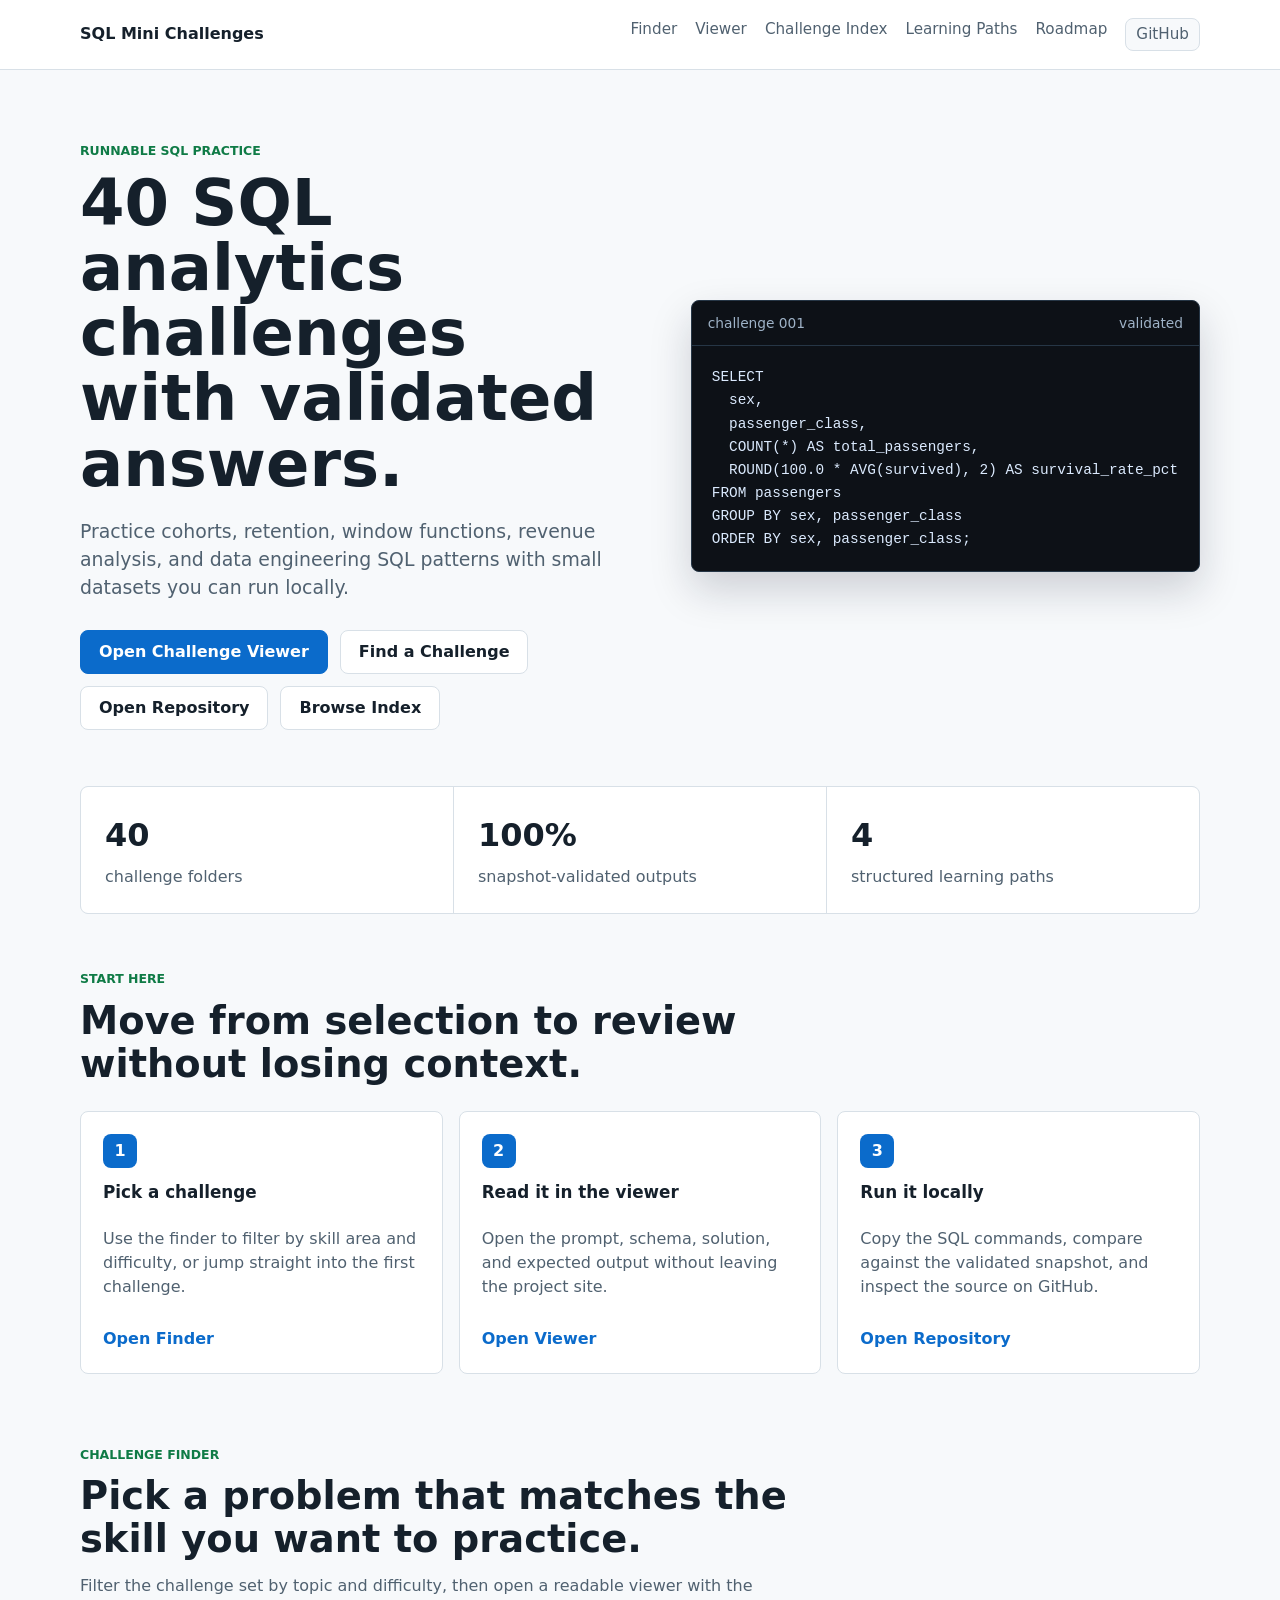
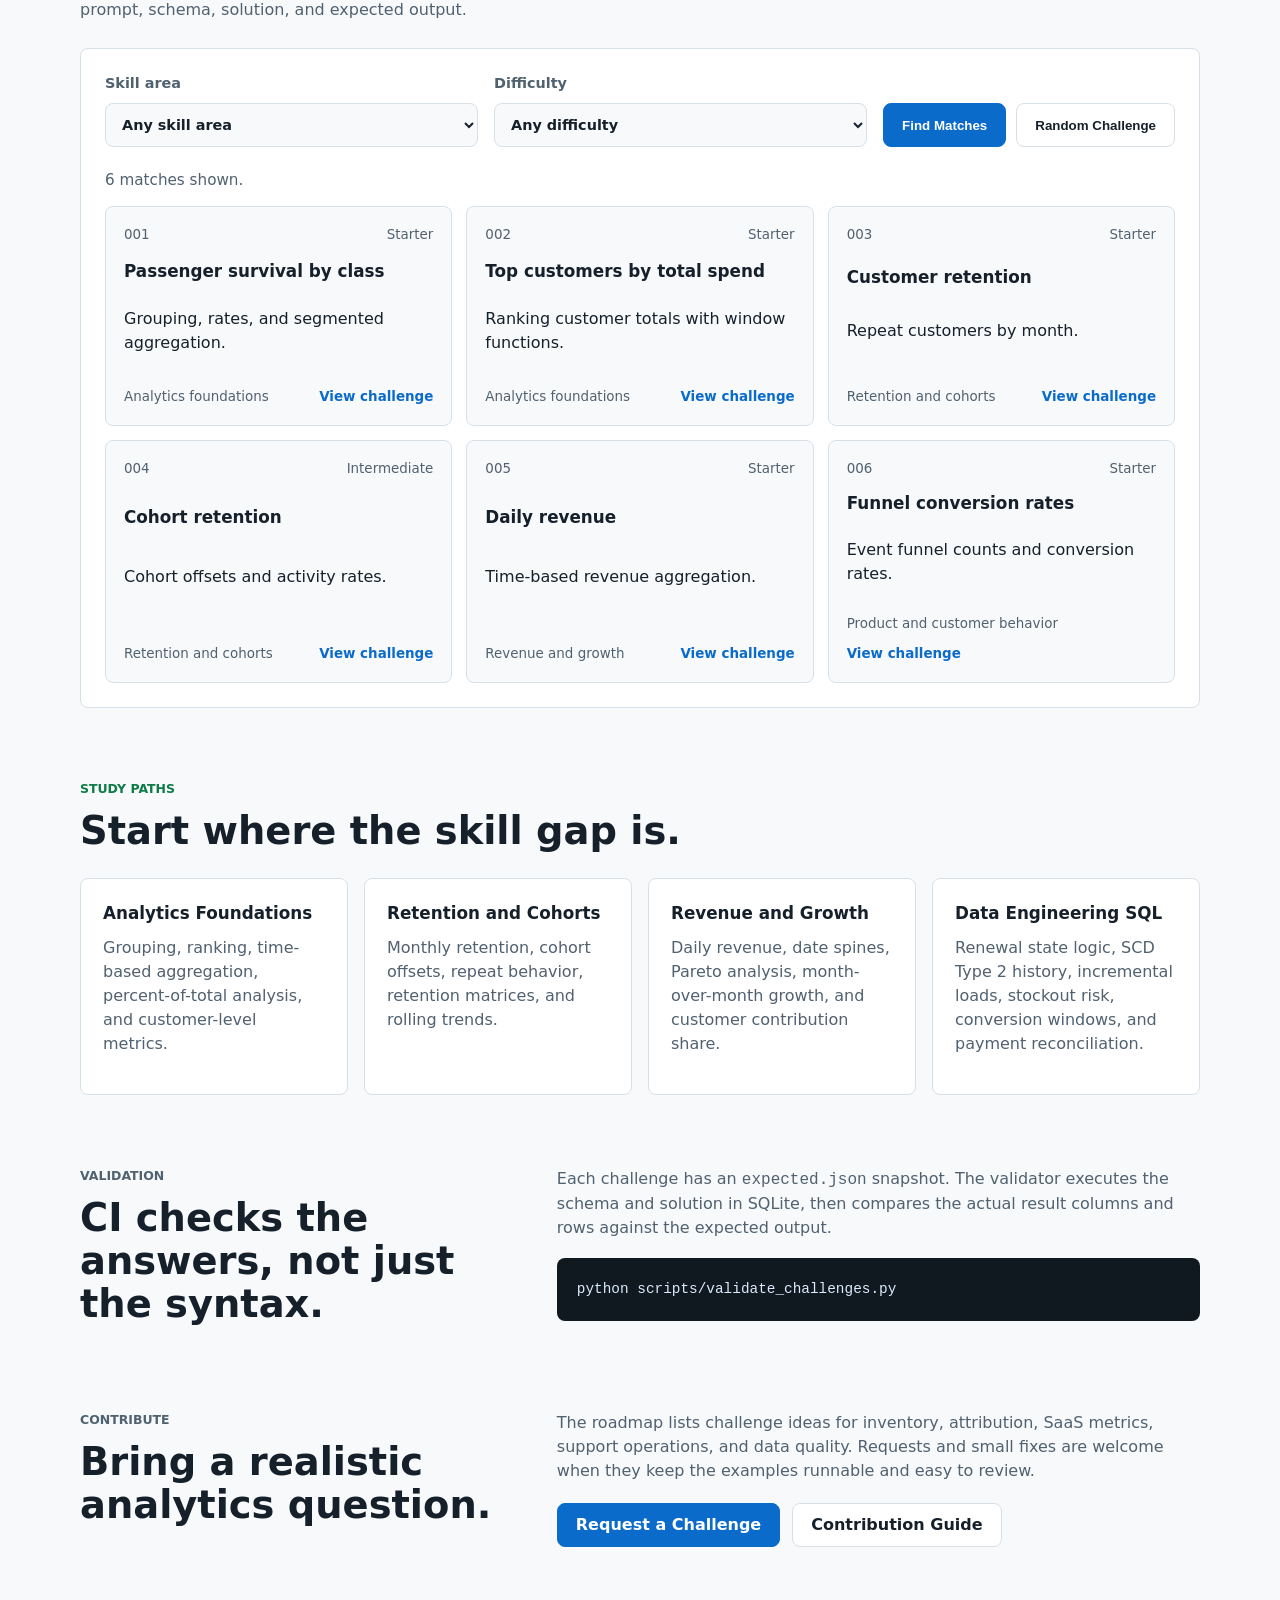
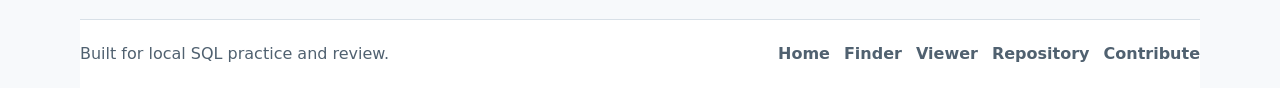
==== commit 3dd2eb2d: "Clean up site navigation" ====
--- a/docs/index.html
+++ b/docs/index.html
@@ -14,14 +14,14 @@
   <body>
     <header class="site-header">
       <nav class="nav" aria-label="Primary navigation">
-        <a class="brand" href="https://github.com/Bmowville/sql-mini-challenges">SQL Mini Challenges</a>
+        <a class="brand" href="index.html">SQL Mini Challenges</a>
         <div class="nav-links">
-          <a href="https://github.com/Bmowville/sql-mini-challenges#challenge-index">Challenges</a>
           <a href="#challenge-finder">Finder</a>
-          <a href="challenge.html?id=001_passenger_survival">Viewer</a>
+          <a href="challenge.html">Viewer</a>
+          <a href="https://github.com/Bmowville/sql-mini-challenges#challenge-index">Challenge Index</a>
           <a href="https://github.com/Bmowville/sql-mini-challenges/blob/main/docs/learning-paths.md">Learning Paths</a>
           <a href="https://github.com/Bmowville/sql-mini-challenges/blob/main/docs/challenge-roadmap.md">Roadmap</a>
-          <a href="https://github.com/Bmowville/sql-mini-challenges/releases/latest">Latest Release</a>
+          <a class="nav-cta" href="https://github.com/Bmowville/sql-mini-challenges">GitHub</a>
         </div>
       </nav>
     </header>
@@ -35,10 +35,10 @@
             Practice cohorts, retention, window functions, revenue analysis, and data engineering SQL patterns with small datasets you can run locally.
           </p>
           <div class="actions" aria-label="Primary links">
-            <a class="button primary" href="https://github.com/Bmowville/sql-mini-challenges">Open Repository</a>
+            <a class="button primary" href="challenge.html">Open Challenge Viewer</a>
             <a class="button" href="#challenge-finder">Find a Challenge</a>
-            <a class="button" href="https://github.com/Bmowville/sql-mini-challenges#challenge-index">Browse Challenges</a>
-            <a class="button" href="https://github.com/Bmowville/sql-mini-challenges/blob/main/docs/challenge-roadmap.md">Suggest a Challenge</a>
+            <a class="button" href="https://github.com/Bmowville/sql-mini-challenges">Open Repository</a>
+            <a class="button" href="https://github.com/Bmowville/sql-mini-challenges#challenge-index">Browse Index</a>
           </div>
         </div>
         <div class="query-preview" aria-label="Example SQL challenge output">
@@ -69,6 +69,33 @@
         <div>
           <strong>4</strong>
           <span>structured learning paths</span>
+        </div>
+      </section>
+
+      <section class="content-section start-section" aria-labelledby="start-heading">
+        <div class="section-heading">
+          <p class="eyebrow">Start here</p>
+          <h2 id="start-heading">Move from selection to review without losing context.</h2>
+        </div>
+        <div class="start-grid">
+          <article>
+            <span>1</span>
+            <h3>Pick a challenge</h3>
+            <p>Use the finder to filter by skill area and difficulty, or jump straight into the first challenge.</p>
+            <a href="#challenge-finder">Open Finder</a>
+          </article>
+          <article>
+            <span>2</span>
+            <h3>Read it in the viewer</h3>
+            <p>Open the prompt, schema, solution, and expected output without leaving the project site.</p>
+            <a href="challenge.html">Open Viewer</a>
+          </article>
+          <article>
+            <span>3</span>
+            <h3>Run it locally</h3>
+            <p>Copy the SQL commands, compare against the validated snapshot, and inspect the source on GitHub.</p>
+            <a href="https://github.com/Bmowville/sql-mini-challenges">Open Repository</a>
+          </article>
         </div>
       </section>
 
@@ -169,7 +196,13 @@
 
     <footer class="site-footer">
       <span>Built for local SQL practice and review.</span>
-      <a href="https://github.com/Bmowville/sql-mini-challenges/blob/main/CONTRIBUTING.md">Contribute a challenge</a>
+      <div class="footer-links" aria-label="Footer navigation">
+        <a href="index.html">Home</a>
+        <a href="#challenge-finder">Finder</a>
+        <a href="challenge.html">Viewer</a>
+        <a href="https://github.com/Bmowville/sql-mini-challenges">Repository</a>
+        <a href="https://github.com/Bmowville/sql-mini-challenges/blob/main/CONTRIBUTING.md">Contribute</a>
+      </div>
     </footer>
   </body>
 </html>
--- a/docs/site.css
+++ b/docs/site.css
@@ -67,9 +67,17 @@
   text-decoration: none;
 }
 
+.nav-cta {
+  padding: 4px 10px;
+  border: 1px solid var(--line);
+  border-radius: 8px;
+  background: var(--bg);
+}
+
 .nav-links a:hover,
 .brand:hover,
-.site-footer a:hover {
+.site-footer a:hover,
+.start-grid a:hover {
   color: var(--accent);
 }
 
@@ -156,6 +164,7 @@
 }
 
 .query-preview {
+  min-width: 0;
   overflow: hidden;
   border: 1px solid #263646;
   border-radius: 8px;
@@ -210,6 +219,7 @@
 }
 
 .metrics span,
+.start-grid p,
 .path-grid p,
 .split p {
   color: var(--muted);
@@ -341,8 +351,62 @@
   min-height: auto;
 }
 
+.start-section {
+  padding-top: 56px;
+}
+
+.start-grid {
+  display: grid;
+  grid-template-columns: repeat(3, minmax(0, 1fr));
+  gap: 16px;
+}
+
+.start-grid article {
+  display: grid;
+  gap: 12px;
+  min-height: 220px;
+  padding: 22px;
+  border: 1px solid var(--line);
+  border-radius: 8px;
+  background: var(--surface);
+}
+
+.start-grid span {
+  display: inline-flex;
+  align-items: center;
+  justify-content: center;
+  width: 34px;
+  height: 34px;
+  border-radius: 8px;
+  background: var(--accent);
+  color: #ffffff;
+  font-weight: 700;
+}
+
+.start-grid a {
+  align-self: end;
+  color: var(--accent);
+  font-weight: 650;
+  text-decoration: none;
+}
+
 .viewer-main {
   padding-bottom: 72px;
+}
+
+.breadcrumb {
+  display: flex;
+  flex-wrap: wrap;
+  gap: 8px;
+  padding-top: 28px;
+  color: var(--muted);
+  font-size: 0.92rem;
+}
+
+.breadcrumb a {
+  color: var(--accent);
+  font-weight: 650;
+  text-decoration: none;
 }
 
 .viewer-hero {
@@ -367,6 +431,13 @@
   font-weight: 650;
 }
 
+.viewer-sequence {
+  display: flex;
+  flex-wrap: wrap;
+  gap: 10px;
+  margin-top: 14px;
+}
+
 .viewer-meta span {
   padding: 6px 10px;
   border: 1px solid var(--line);
@@ -376,6 +447,7 @@
 
 .viewer-run-card,
 .viewer-panel {
+  min-width: 0;
   border: 1px solid var(--line);
   border-radius: 8px;
   background: var(--surface);
@@ -525,10 +597,17 @@
   margin-top: 18px;
   border-radius: 8px;
   background: var(--surface-strong);
+  white-space: pre-wrap;
+}
+
+.command code {
+  overflow-wrap: anywhere;
+  white-space: pre-wrap;
 }
 
 .site-footer {
   display: flex;
+  flex-wrap: wrap;
   justify-content: space-between;
   gap: 16px;
   padding: 22px 0;
@@ -542,6 +621,12 @@
   text-decoration: none;
 }
 
+.footer-links {
+  display: flex;
+  flex-wrap: wrap;
+  gap: 14px;
+}
+
 @media (max-width: 860px) {
   .nav,
   .site-footer {
@@ -565,6 +650,7 @@
   }
 
   .metrics,
+  .start-grid,
   .path-grid,
   .result-grid,
   .finder-controls {
